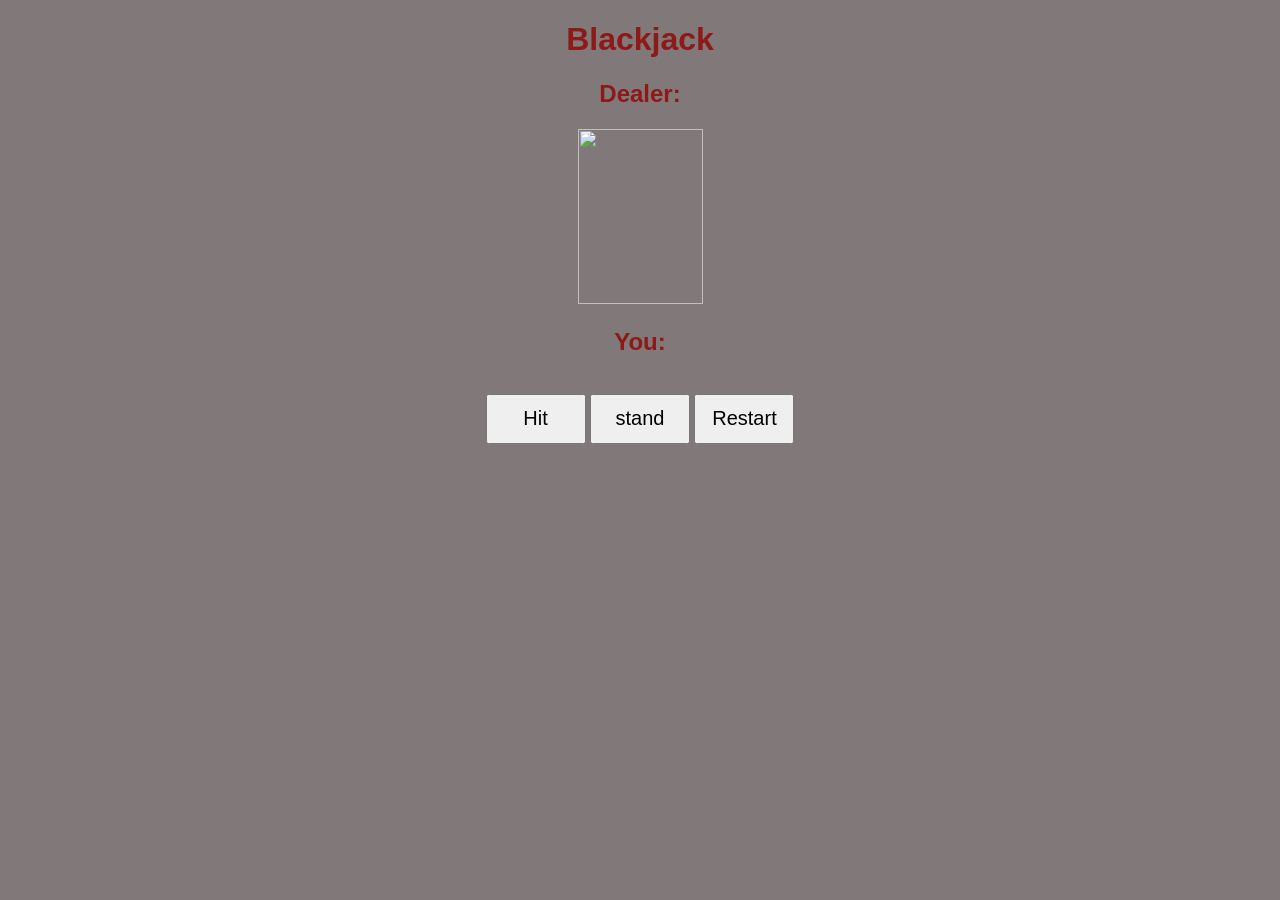
==== index.html @ 48dc51ef "blackjack" ====
<!DOCTYPE html>
<html lang="en">
    <head>
        <meta charset="UTF-8">
        <meta name="viewport" content="width=device-width, initial-scale=1.0">
        <title>Game of blackjack</title>
        <link rel="stylesheet" href="style.css">
        <script src="script.js"></script>
    </head>
    <body>
        <h1>Blackjack</h1>
        <h2>Dealer: <span id="dealer-sum"></span></h2>
        <div id="dealer-cards">
            <img id="hidden" src="./cards/BACK.png">
        </div>

        <h2>You:<span id="your-sum"></span></h2>
        <div id="your-cards"></div>

        <br>
        <button id="hit">Hit</button>
        <button id="Stand">stand</button>
        <button id="restart">Restart</button>
        <p id="results"></p>
    </body>
</html>
---- style.css ----
body{
    font-family:'Lucida Sans', 'Lucida Sans Regular', 'Lucida Grande', 'Lucida Sans Unicode', Geneva, Verdana, sans-serif;
    background-color: rgb(129, 121, 121);
    color: rgb(141, 25, 25);
    text-align: center;
}

#dealer-cards img {
    height: 175px;
    width: 125px;
    margin: 1px;
}

#your-cards img {
    height: 175px;
    width: 125px;
    margin: 1px;
}

#hit {
    width: 100px;
    height: 50px;
    font-size: 20px;
}

#Stand {
    width: 100px;
    height: 50px;
    font-size: 20px;
}

#restart {
    width: 100px;
    height: 50px;
    font-size: 20px;
}
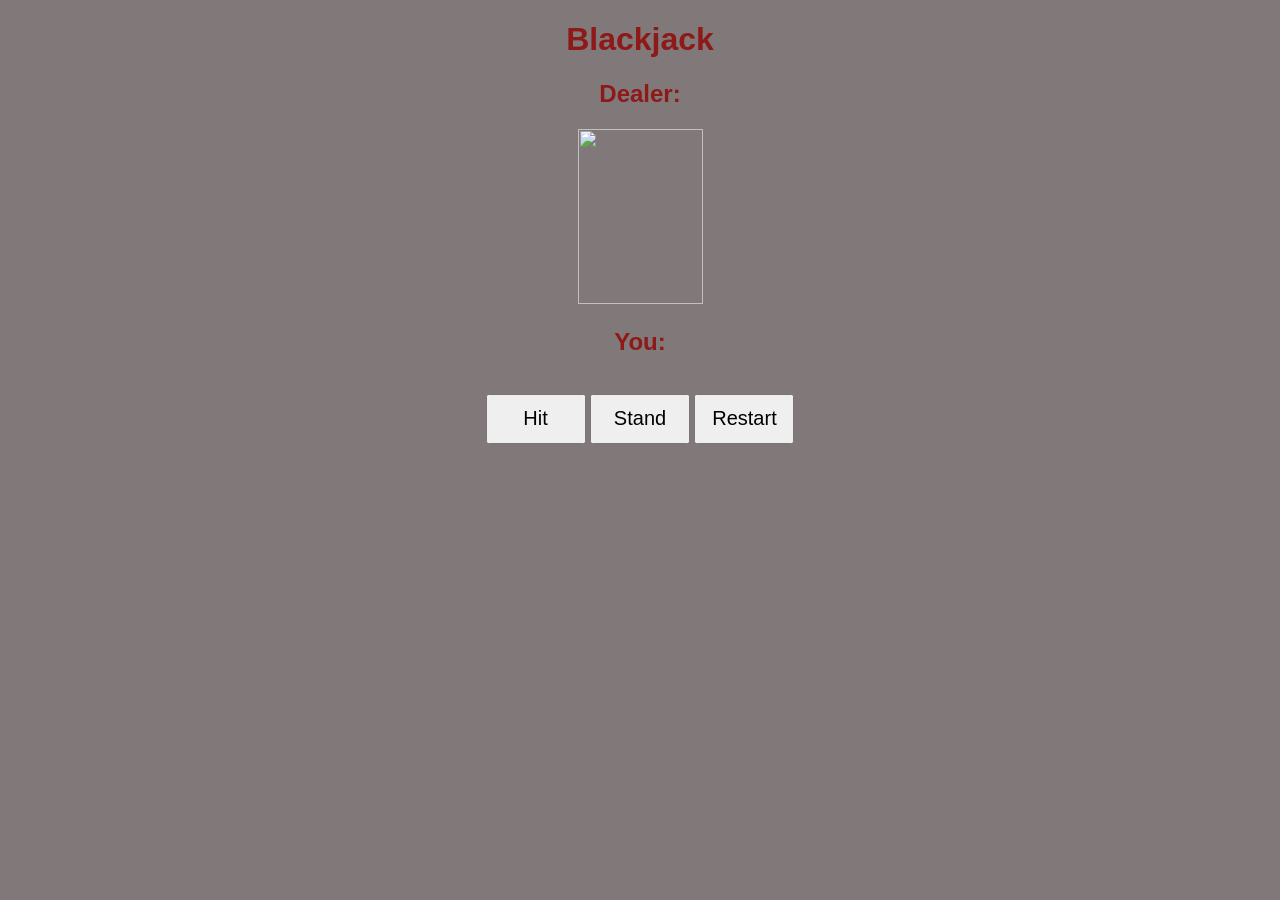
==== commit 2ab19e98: "blackjack updated blackjack.js code half written. need to figure out how to get restart button to wo" ====
--- a/index.html
+++ b/index.html
@@ -19,7 +19,7 @@
 
         <br>
         <button id="hit">Hit</button>
-        <button id="Stand">stand</button>
+        <button id="stand">Stand</button>
         <button id="restart">Restart</button>
         <p id="results"></p>
     </body>
--- a/style.css
+++ b/style.css
@@ -23,7 +23,7 @@
     font-size: 20px;
 }
 
-#Stand {
+#stand {
     width: 100px;
     height: 50px;
     font-size: 20px;
@@ -33,4 +33,4 @@
     width: 100px;
     height: 50px;
     font-size: 20px;
-}+}
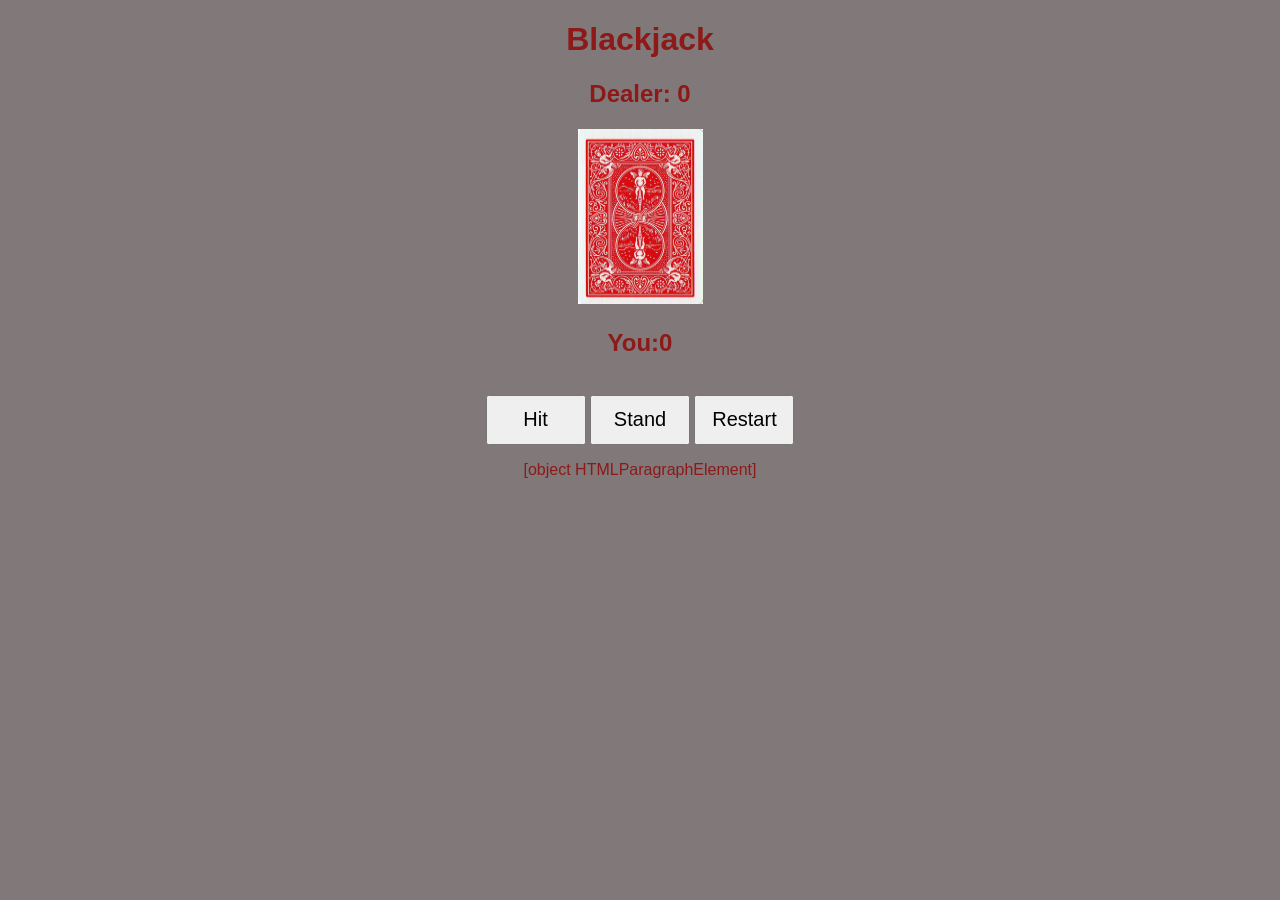
==== commit 1684337d: "simple_blackajck" ====
--- a/index.html
+++ b/index.html
@@ -5,7 +5,6 @@
         <meta name="viewport" content="width=device-width, initial-scale=1.0">
         <title>Game of blackjack</title>
         <link rel="stylesheet" href="style.css">
-        <script src="script.js"></script>
     </head>
     <body>
         <h1>Blackjack</h1>
@@ -22,6 +21,7 @@
         <button id="stand">Stand</button>
         <button id="restart">Restart</button>
         <p id="results"></p>
+        <script src="script.js"></script>
     </body>
 </html>
 
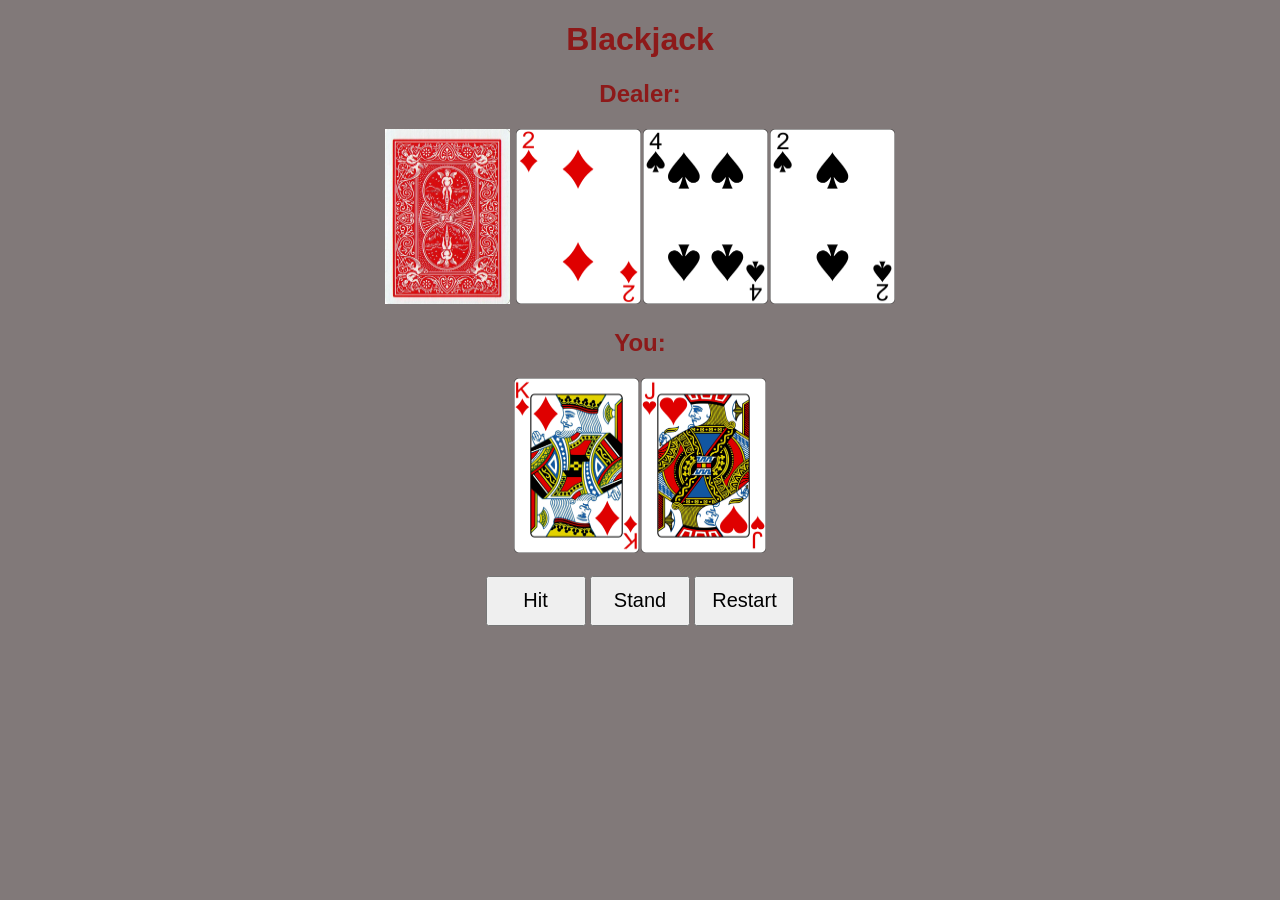
==== commit 3e517945: "full blackjack finale done!!!" ====
--- a/index.html
+++ b/index.html
@@ -11,6 +11,7 @@
         <h2>Dealer: <span id="dealer-sum"></span></h2>
         <div id="dealer-cards">
             <img id="hidden" src="./cards/BACK.png">
+
         </div>
 
         <h2>You:<span id="your-sum"></span></h2>
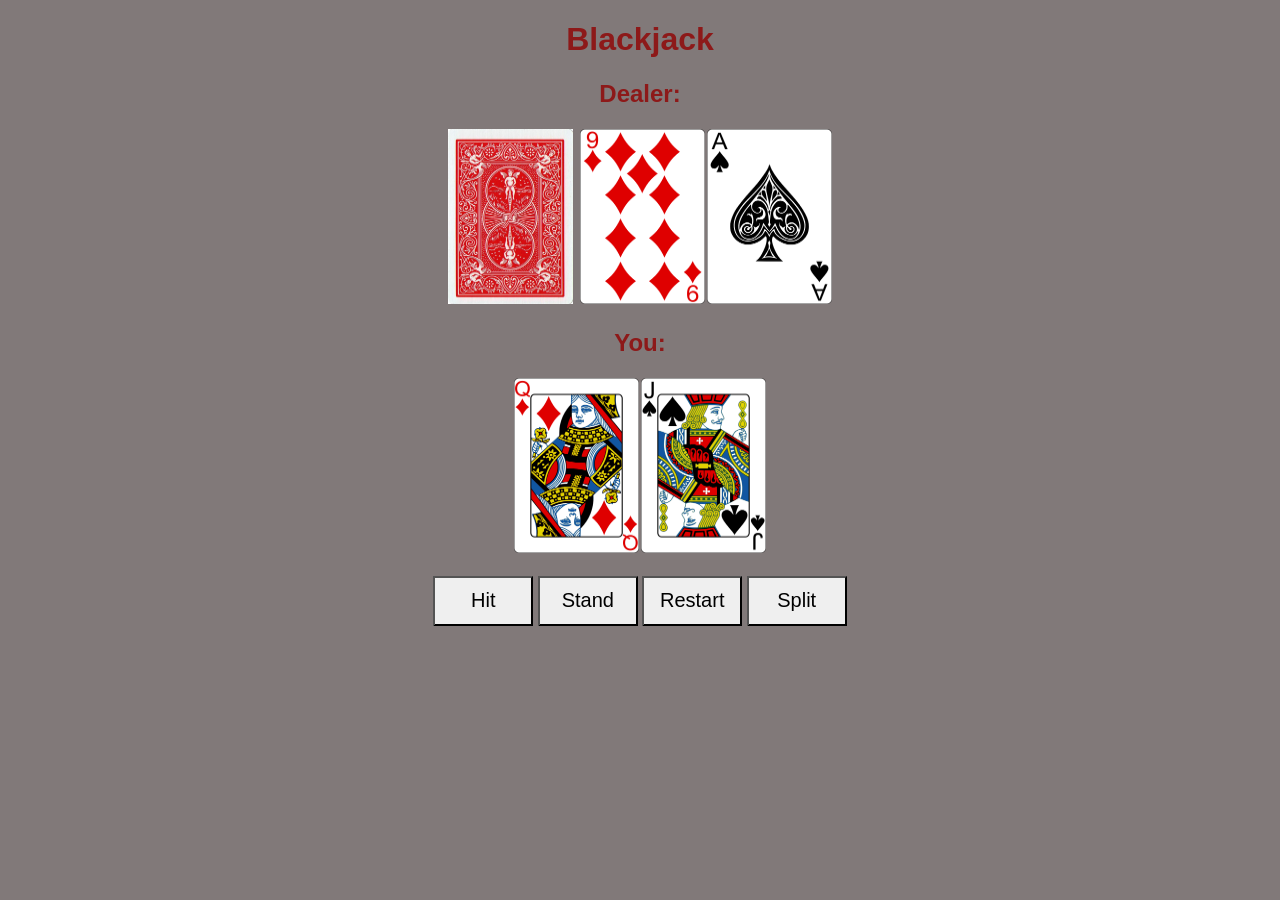
==== commit 688af1d5: "split button" ====
--- a/index.html
+++ b/index.html
@@ -21,6 +21,7 @@
         <button id="hit">Hit</button>
         <button id="stand">Stand</button>
         <button id="restart">Restart</button>
+        <button id="split">Split</button>
         <p id="results"></p>
         <script src="script.js"></script>
     </body>
--- a/style.css
+++ b/style.css
@@ -1,3 +1,4 @@
+
 body{
     font-family:'Lucida Sans', 'Lucida Sans Regular', 'Lucida Grande', 'Lucida Sans Unicode', Geneva, Verdana, sans-serif;
     background-color: rgb(129, 121, 121);
@@ -21,16 +22,26 @@
     width: 100px;
     height: 50px;
     font-size: 20px;
+    border-block-end-style: solid;
 }
 
 #stand {
     width: 100px;
     height: 50px;
     font-size: 20px;
+    border-block-end-style: solid;
 }
 
 #restart {
     width: 100px;
     height: 50px;
     font-size: 20px;
+    border-block-end-style: solid;
 }
+
+#split {
+    width: 100px;
+    height: 50px;
+    font-size: 20px;
+    border-block-end-style: solid;
+}
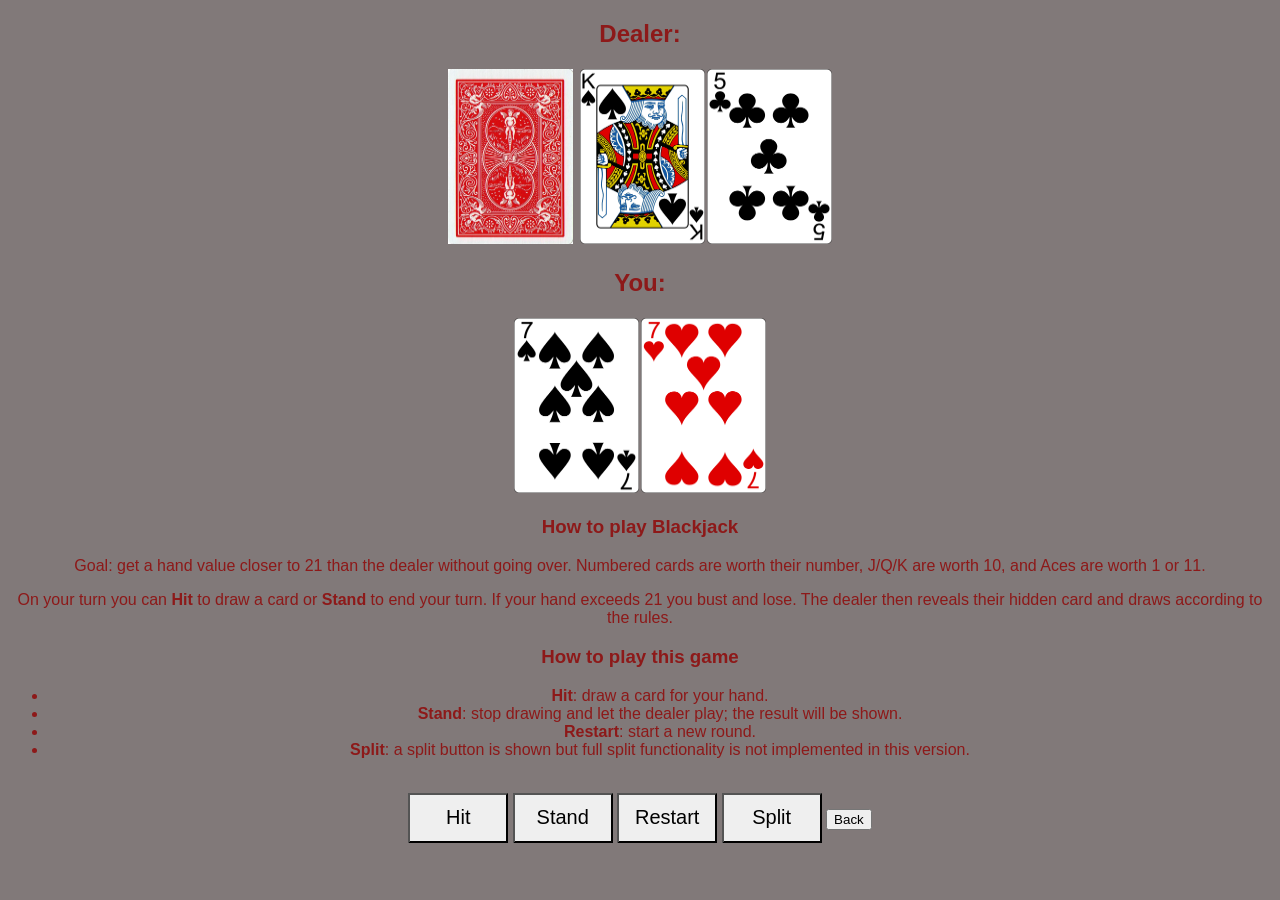
==== commit b8df3052: "added instrucions" ====
--- a/index.html
+++ b/index.html
@@ -7,7 +7,6 @@
         <link rel="stylesheet" href="style.css">
     </head>
     <body>
-        <h1>Blackjack</h1>
         <h2>Dealer: <span id="dealer-sum"></span></h2>
         <div id="dealer-cards">
             <img id="hidden" src="./cards/BACK.png">
@@ -17,11 +16,28 @@
         <h2>You:<span id="your-sum"></span></h2>
         <div id="your-cards"></div>
 
+        <section id="how-to-play">
+            <h3>How to play Blackjack</h3>
+            <p>Goal: get a hand value closer to 21 than the dealer without going over. Numbered cards are worth their number, J/Q/K are worth 10, and Aces are worth 1 or 11.</p>
+            <p>On your turn you can <strong>Hit</strong> to draw a card or <strong>Stand</strong> to end your turn. If your hand exceeds 21 you bust and lose. The dealer then reveals their hidden card and draws according to the rules.</p>
+
+            <h3>How to play this game</h3>
+            <ul>
+                <li><strong>Hit</strong>: draw a card for your hand.</li>
+                <li><strong>Stand</strong>: stop drawing and let the dealer play; the result will be shown.</li>
+                <li><strong>Restart</strong>: start a new round.</li>
+                <li><strong>Split</strong>: a split button is shown but full split functionality is not implemented in this version.</li>
+            </ul>
+        </section>
+
         <br>
         <button id="hit">Hit</button>
         <button id="stand">Stand</button>
         <button id="restart">Restart</button>
         <button id="split">Split</button>
+        <a href="LogInPage.html">
+            <button id="Back">Back</button>
+        </a>
         <p id="results"></p>
         <script src="script.js"></script>
     </body>
--- a/style.css
+++ b/style.css
@@ -45,3 +45,10 @@
     font-size: 20px;
     border-block-end-style: solid;
 }
+
+#PlayGame {
+    width: 100px;
+    height: 50px;
+    font-size: 20px;
+    border-block-end-style: solid;
+}
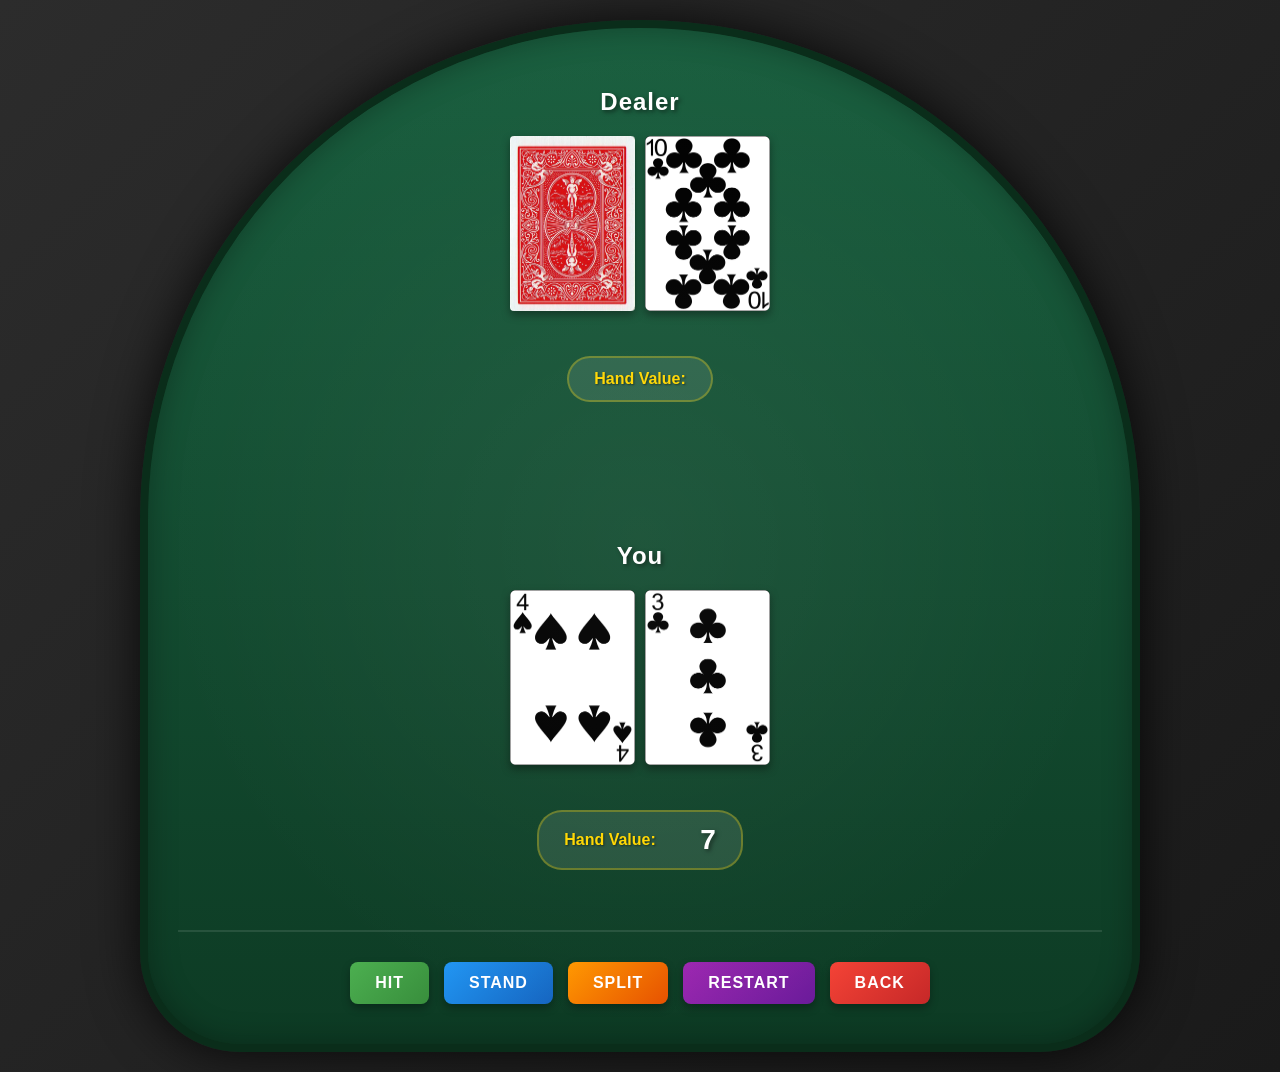
==== commit c134fe2d: "Fixed a logic error and added a UI" ====
--- a/index.html
+++ b/index.html
@@ -7,38 +7,45 @@
         <link rel="stylesheet" href="style.css">
     </head>
     <body>
-        <h2>Dealer: <span id="dealer-sum"></span></h2>
-        <div id="dealer-cards">
-            <img id="hidden" src="./cards/BACK.png">
+        <div class="blackjack-container">
+            <!-- Dealer Section -->
+            <div class="table-section dealer-section">
+                <h2 class="section-title">Dealer</h2>
+                <div id="dealer-cards" class="cards-area">
+                    <img id="hidden" src="./cards/BACK.png" class="card-image">
+                </div>
+                <div class="hand-value-indicator">
+                    <span class="value-label">Hand Value:</span>
+                    <span id="dealer-sum" class="value-display">0</span>
+                </div>
+            </div>
 
+            <!-- Results Display -->
+            <div class="results-section">
+                <p id="results" class="results-text"></p>
+            </div>
+
+            <!-- Player Section -->
+            <div class="table-section player-section">
+                <h2 class="section-title">You</h2>
+                <div id="your-cards" class="cards-area"></div>
+                <div class="hand-value-indicator">
+                    <span class="value-label">Hand Value:</span>
+                    <span id="your-sum" class="value-display">0</span>
+                </div>
+            </div>
+
+            <!-- Controls Section -->
+            <div class="controls-section">
+                <button id="hit" class="game-button hit-button">Hit</button>
+                <button id="stand" class="game-button stand-button">Stand</button>
+                <button id="split" class="game-button split-button">Split</button>
+                <button id="restart" class="game-button restart-button">Restart</button>
+                <a href="LandingPage.html" class="back-link">
+                    <button id="Back" class="game-button back-button">Back</button>
+                </a>
+            </div>
         </div>
-
-        <h2>You:<span id="your-sum"></span></h2>
-        <div id="your-cards"></div>
-
-        <section id="how-to-play">
-            <h3>How to play Blackjack</h3>
-            <p>Goal: get a hand value closer to 21 than the dealer without going over. Numbered cards are worth their number, J/Q/K are worth 10, and Aces are worth 1 or 11.</p>
-            <p>On your turn you can <strong>Hit</strong> to draw a card or <strong>Stand</strong> to end your turn. If your hand exceeds 21 you bust and lose. The dealer then reveals their hidden card and draws according to the rules.</p>
-
-            <h3>How to play this game</h3>
-            <ul>
-                <li><strong>Hit</strong>: draw a card for your hand.</li>
-                <li><strong>Stand</strong>: stop drawing and let the dealer play; the result will be shown.</li>
-                <li><strong>Restart</strong>: start a new round.</li>
-                <li><strong>Split</strong>: a split button is shown but full split functionality is not implemented in this version.</li>
-            </ul>
-        </section>
-
-        <br>
-        <button id="hit">Hit</button>
-        <button id="stand">Stand</button>
-        <button id="restart">Restart</button>
-        <button id="split">Split</button>
-        <a href="LogInPage.html">
-            <button id="Back">Back</button>
-        </a>
-        <p id="results"></p>
         <script src="script.js"></script>
     </body>
 </html>
--- a/style.css
+++ b/style.css
@@ -1,54 +1,211 @@
-
-body{
-    font-family:'Lucida Sans', 'Lucida Sans Regular', 'Lucida Grande', 'Lucida Sans Unicode', Geneva, Verdana, sans-serif;
-    background-color: rgb(129, 121, 121);
-    color: rgb(141, 25, 25);
+* {
+    margin: 0;
+    padding: 0;
+    box-sizing: border-box;
+}
+
+body {
+    font-family: 'Lucida Sans', 'Lucida Sans Regular', 'Lucida Grande', 'Lucida Sans Unicode', Geneva, Verdana, sans-serif;
+    background: linear-gradient(135deg, #2c2c2c 0%, #1a1a1a 100%);
+    display: flex;
+    justify-content: center;
+    align-items: center;
+    min-height: 100vh;
+    padding: 20px;
+}
+
+.blackjack-container {
+    width: 100%;
+    max-width: 1000px;
+    background: linear-gradient(180deg, #1a5f3f 0%, #0d3b24 100%);
+    border-radius: 500px 500px 100px 100px;
+    padding: 40px 30px;
+    box-shadow: 0 0 50px rgba(0, 0, 0, 0.8), inset 0 0 30px rgba(0, 0, 0, 0.3);
+    border: 8px solid #0a2d1a;
+    position: relative;
+}
+
+.blackjack-container::before {
+    content: '';
+    position: absolute;
+    top: 0;
+    left: 0;
+    right: 0;
+    bottom: 0;
+    border-radius: 500px 500px 100px 100px;
+    background: radial-gradient(ellipse at center, rgba(255, 255, 255, 0.05) 0%, transparent 70%);
+    pointer-events: none;
+}
+
+/* Dealer Section */
+.dealer-section {
+    margin-bottom: 60px;
+    padding-top: 20px;
+}
+
+/* Player Section */
+.player-section {
+    margin-bottom: 40px;
+    padding-bottom: 20px;
+}
+
+.table-section {
     text-align: center;
 }
 
-#dealer-cards img {
+.section-title {
+    color: #fff;
+    font-size: 24px;
+    margin-bottom: 15px;
+    text-shadow: 2px 2px 4px rgba(0, 0, 0, 0.5);
+    letter-spacing: 1px;
+}
+
+.cards-area {
+    display: flex;
+    justify-content: center;
+    gap: 10px;
+    flex-wrap: wrap;
+    margin: 20px 0;
+    min-height: 200px;
+    align-items: flex-start;
+}
+
+.card-image {
     height: 175px;
     width: 125px;
-    margin: 1px;
-}
-
-#your-cards img {
-    height: 175px;
-    width: 125px;
-    margin: 1px;
-}
-
-#hit {
-    width: 100px;
-    height: 50px;
-    font-size: 20px;
-    border-block-end-style: solid;
-}
-
-#stand {
-    width: 100px;
-    height: 50px;
-    font-size: 20px;
-    border-block-end-style: solid;
-}
-
-#restart {
-    width: 100px;
-    height: 50px;
-    font-size: 20px;
-    border-block-end-style: solid;
-}
-
-#split {
-    width: 100px;
-    height: 50px;
-    font-size: 20px;
-    border-block-end-style: solid;
-}
-
-#PlayGame {
-    width: 100px;
-    height: 50px;
-    font-size: 20px;
-    border-block-end-style: solid;
+    box-shadow: 0 4px 8px rgba(0, 0, 0, 0.4);
+    border-radius: 4px;
+    transition: transform 0.2s ease;
+}
+
+.card-image:hover {
+    transform: translateY(-5px);
+}
+
+/* Hand Value Indicator */
+.hand-value-indicator {
+    display: flex;
+    justify-content: center;
+    align-items: center;
+    gap: 15px;
+    margin-top: 20px;
+    background: rgba(255, 255, 255, 0.1);
+    padding: 12px 25px;
+    border-radius: 25px;
+    width: fit-content;
+    margin-left: auto;
+    margin-right: auto;
+    border: 2px solid rgba(255, 215, 0, 0.3);
+}
+
+.value-label {
+    color: #ffd700;
+    font-weight: bold;
+    font-size: 16px;
+    text-shadow: 1px 1px 2px rgba(0, 0, 0, 0.5);
+}
+
+.value-display {
+    color: #fff;
+    font-size: 28px;
+    font-weight: bold;
+    min-width: 45px;
+    text-align: right;
+    text-shadow: 2px 2px 4px rgba(0, 0, 0, 0.5);
+}
+
+/* Results Section */
+.results-section {
+    text-align: center;
+    margin: 30px 0;
+    min-height: 50px;
+    display: flex;
+    align-items: center;
+    justify-content: center;
+}
+
+.results-text {
+    color: #ffd700;
+    font-size: 28px;
+    font-weight: bold;
+    text-shadow: 2px 2px 4px rgba(0, 0, 0, 0.5);
+    margin: 0;
+}
+
+/* Controls Section */
+.controls-section {
+    display: flex;
+    justify-content: center;
+    gap: 15px;
+    flex-wrap: wrap;
+    padding-top: 30px;
+    border-top: 2px solid rgba(255, 255, 255, 0.1);
+}
+
+.game-button {
+    padding: 12px 25px;
+    font-size: 16px;
+    font-weight: bold;
+    border: none;
+    border-radius: 8px;
+    cursor: pointer;
+    transition: all 0.3s ease;
+    text-transform: uppercase;
+    letter-spacing: 1px;
+    box-shadow: 0 4px 8px rgba(0, 0, 0, 0.3);
+}
+
+#hit, .hit-button {
+    background: linear-gradient(135deg, #4CAF50 0%, #388E3C 100%);
+    color: white;
+}
+
+#hit:hover, .hit-button:hover {
+    transform: translateY(-2px);
+    box-shadow: 0 6px 12px rgba(0, 0, 0, 0.4);
+}
+
+#stand, .stand-button {
+    background: linear-gradient(135deg, #2196F3 0%, #1565C0 100%);
+    color: white;
+}
+
+#stand:hover, .stand-button:hover {
+    transform: translateY(-2px);
+    box-shadow: 0 6px 12px rgba(0, 0, 0, 0.4);
+}
+
+#split, .split-button {
+    background: linear-gradient(135deg, #FF9800 0%, #E65100 100%);
+    color: white;
+}
+
+#split:hover, .split-button:hover {
+    transform: translateY(-2px);
+    box-shadow: 0 6px 12px rgba(0, 0, 0, 0.4);
+}
+
+#restart, .restart-button {
+    background: linear-gradient(135deg, #9C27B0 0%, #6A1B9A 100%);
+    color: white;
+}
+
+#restart:hover, .restart-button:hover {
+    transform: translateY(-2px);
+    box-shadow: 0 6px 12px rgba(0, 0, 0, 0.4);
+}
+
+.back-link {
+    text-decoration: none;
+}
+
+#Back, .back-button {
+    background: linear-gradient(135deg, #F44336 0%, #C62828 100%);
+    color: white;
+}
+
+#Back:hover, .back-button:hover {
+    transform: translateY(-2px);
+    box-shadow: 0 6px 12px rgba(0, 0, 0, 0.4);
 }
